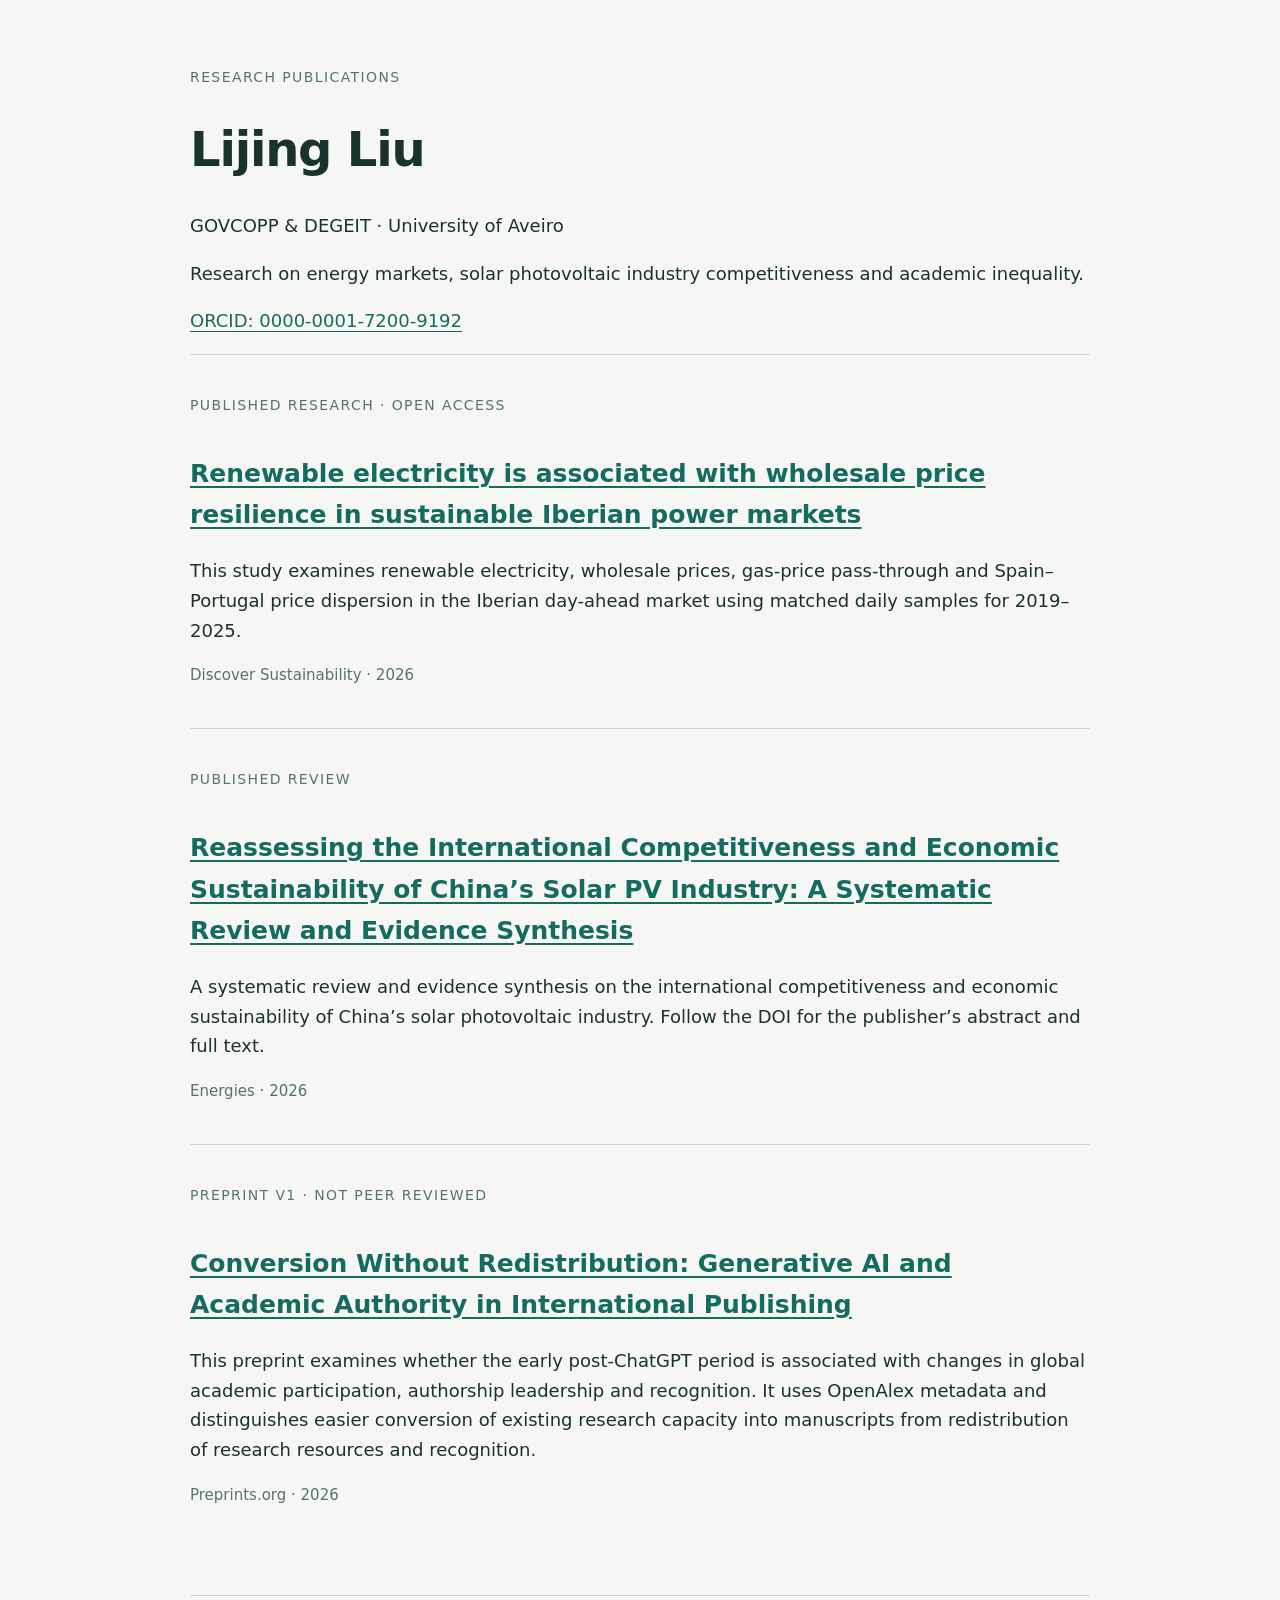
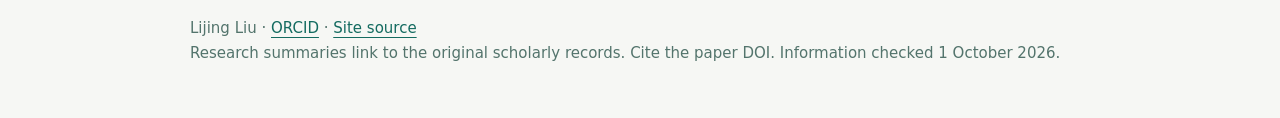
==== index.html @ e6fdfd6c "Publish academic paper pages with citation metadata and crawler discovery files" ====
<!doctype html>
<html lang="en"><head><meta charset="utf-8"><meta name="viewport" content="width=device-width,initial-scale=1"><title>Lijing Liu | Research publications</title><meta name="robots" content="index,follow"><link rel="canonical" href="https://liulijing1.github.io/"><link rel="stylesheet" href="/style.css"><meta name="description" content="Selected first-author research publications by Lijing Liu, University of Aveiro, with original paper links and citations."></head><body><main><p class="eyebrow">Research publications</p><h1>Lijing Liu</h1><p>GOVCOPP &amp; DEGEIT · University of Aveiro</p><p>Research on energy markets, solar photovoltaic industry competitiveness and academic inequality.</p><p><a href="https://orcid.org/0000-0001-7200-9192">ORCID: 0000-0001-7200-9192</a></p><article class="card"><p class="eyebrow">Published research · Open access</p><h2><a href="/papers/iberian-electricity/">Renewable electricity is associated with wholesale price resilience in sustainable Iberian power markets</a></h2><p>This study examines renewable electricity, wholesale prices, gas-price pass-through and Spain–Portugal price dispersion in the Iberian day-ahead market using matched daily samples for 2019–2025.</p><p class="meta">Discover Sustainability · 2026</p></article><article class="card"><p class="eyebrow">Published review</p><h2><a href="/papers/china-solar-pv/">Reassessing the International Competitiveness and Economic Sustainability of China’s Solar PV Industry: A Systematic Review and Evidence Synthesis</a></h2><p>A systematic review and evidence synthesis on the international competitiveness and economic sustainability of China’s solar photovoltaic industry. Follow the DOI for the publisher’s abstract and full text.</p><p class="meta">Energies · 2026</p></article><article class="card"><p class="eyebrow">Preprint v1 · Not peer reviewed</p><h2><a href="/papers/generative-ai-academic-authority/">Conversion Without Redistribution: Generative AI and Academic Authority in International Publishing</a></h2><p>This preprint examines whether the early post-ChatGPT period is associated with changes in global academic participation, authorship leadership and recognition. It uses OpenAlex metadata and distinguishes easier conversion of existing research capacity into manuscripts from redistribution of research resources and recognition.</p><p class="meta">Preprints.org · 2026</p></article><footer>Lijing Liu · <a href="https://orcid.org/0000-0001-7200-9192">ORCID</a> · <a href="https://github.com/liulijing1/liulijing1.github.io">Site source</a><br>Research summaries link to the original scholarly records. Cite the paper DOI. Information checked 1 October 2026.</footer></main></body></html>
---- style.css ----
body{margin:0;background:#f6f7f4;color:#18322d;font:18px/1.65 system-ui,sans-serif}main{max-width:900px;margin:auto;padding:52px 24px}a{color:#146b60;text-underline-offset:4px}h1{font-size:clamp(30px,5vw,48px);line-height:1.2;letter-spacing:-.025em}h2{font-size:25px;margin-top:36px}.eyebrow{font-size:14px;text-transform:uppercase;letter-spacing:.1em;color:#53746c}.card{padding:25px 0;border-top:1px solid #cbd8d1}.meta,footer{font-size:15px;color:#53746c}.links{display:flex;flex-wrap:wrap;gap:20px}pre{white-space:pre-wrap;overflow-wrap:anywhere;background:#e9efe9;padding:20px;font-size:14px}li{margin:12px 0}footer{margin-top:48px;border-top:1px solid #cbd8d1;padding-top:20px}
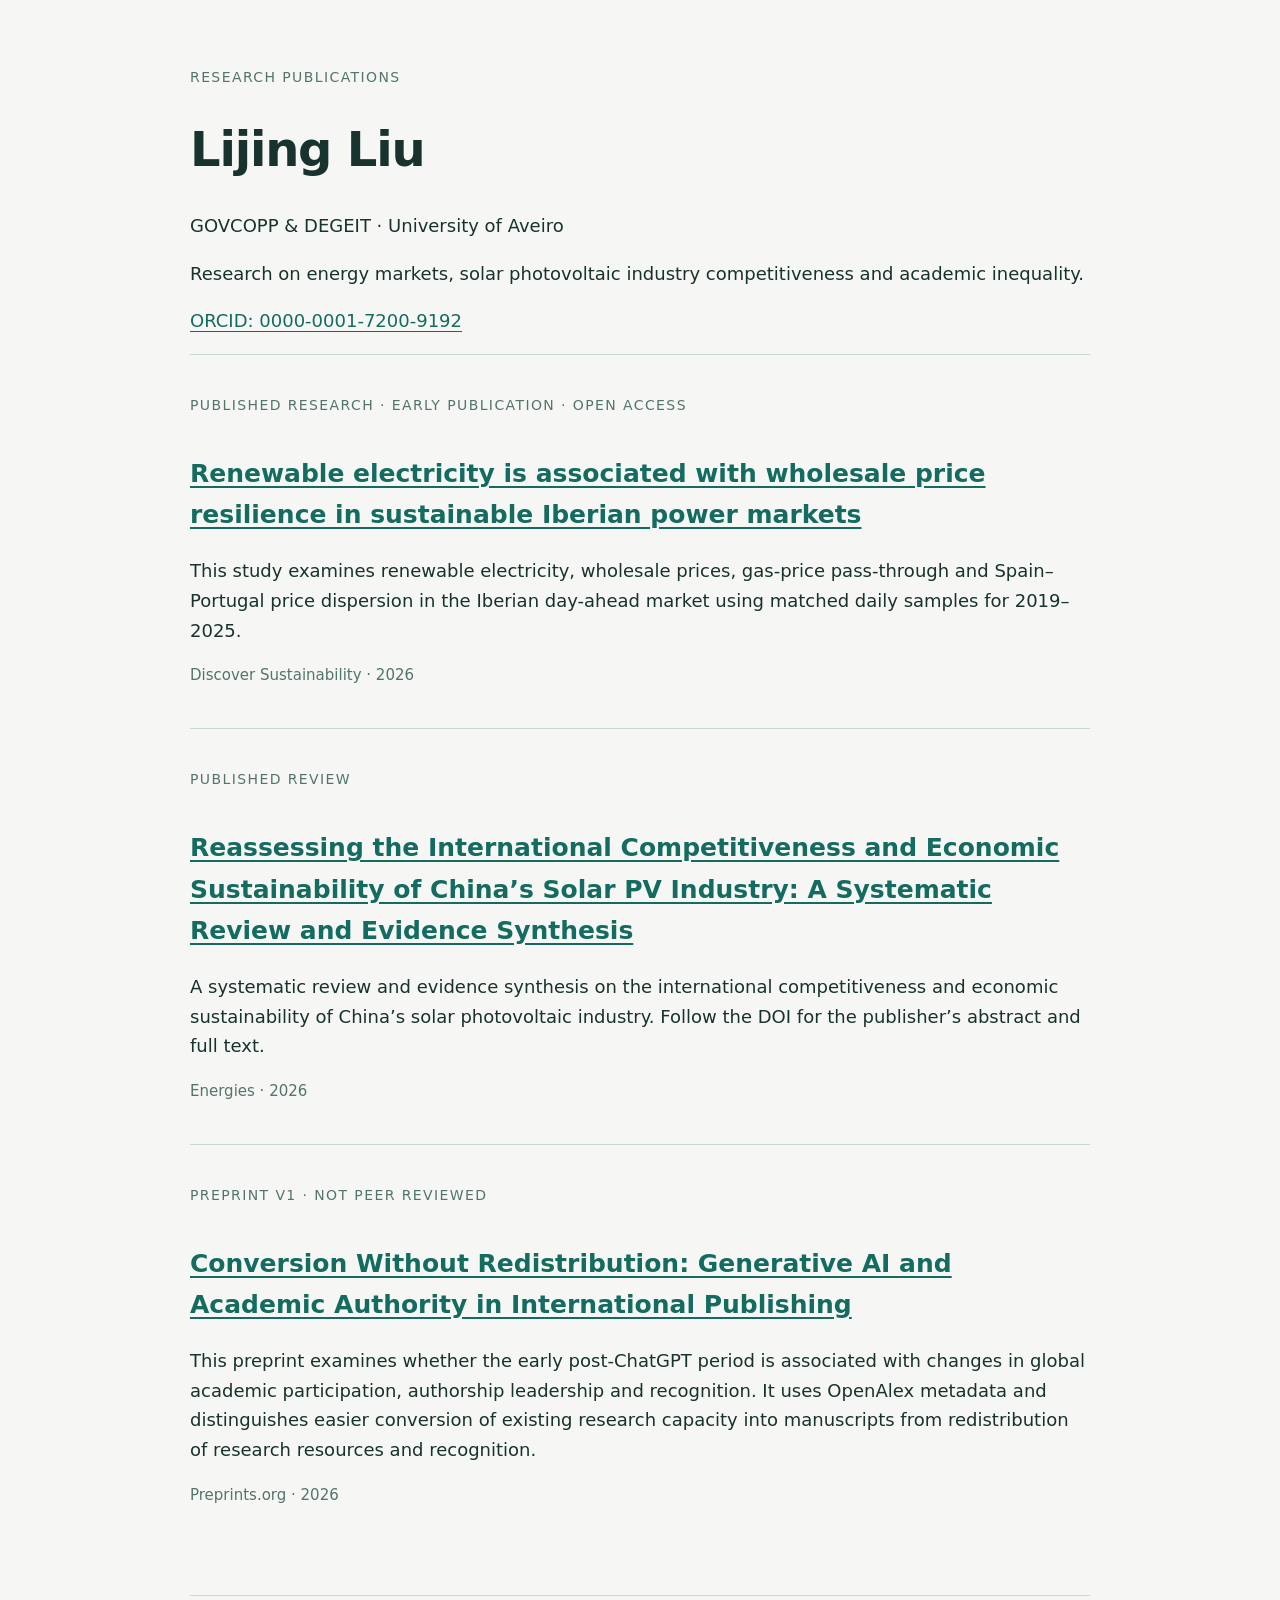
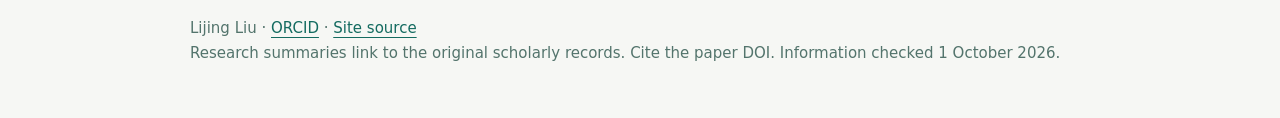
==== commit 4026d9de: "Add original abstracts, open full-text links and search ownership verification" ====
--- a/index.html
+++ b/index.html
@@ -1,2 +1,2 @@
 <!doctype html>
-<html lang="en"><head><meta charset="utf-8"><meta name="viewport" content="width=device-width,initial-scale=1"><title>Lijing Liu | Research publications</title><meta name="robots" content="index,follow"><link rel="canonical" href="https://liulijing1.github.io/"><link rel="stylesheet" href="/style.css"><meta name="description" content="Selected first-author research publications by Lijing Liu, University of Aveiro, with original paper links and citations."></head><body><main><p class="eyebrow">Research publications</p><h1>Lijing Liu</h1><p>GOVCOPP &amp; DEGEIT · University of Aveiro</p><p>Research on energy markets, solar photovoltaic industry competitiveness and academic inequality.</p><p><a href="https://orcid.org/0000-0001-7200-9192">ORCID: 0000-0001-7200-9192</a></p><article class="card"><p class="eyebrow">Published research · Open access</p><h2><a href="/papers/iberian-electricity/">Renewable electricity is associated with wholesale price resilience in sustainable Iberian power markets</a></h2><p>This study examines renewable electricity, wholesale prices, gas-price pass-through and Spain–Portugal price dispersion in the Iberian day-ahead market using matched daily samples for 2019–2025.</p><p class="meta">Discover Sustainability · 2026</p></article><article class="card"><p class="eyebrow">Published review</p><h2><a href="/papers/china-solar-pv/">Reassessing the International Competitiveness and Economic Sustainability of China’s Solar PV Industry: A Systematic Review and Evidence Synthesis</a></h2><p>A systematic review and evidence synthesis on the international competitiveness and economic sustainability of China’s solar photovoltaic industry. Follow the DOI for the publisher’s abstract and full text.</p><p class="meta">Energies · 2026</p></article><article class="card"><p class="eyebrow">Preprint v1 · Not peer reviewed</p><h2><a href="/papers/generative-ai-academic-authority/">Conversion Without Redistribution: Generative AI and Academic Authority in International Publishing</a></h2><p>This preprint examines whether the early post-ChatGPT period is associated with changes in global academic participation, authorship leadership and recognition. It uses OpenAlex metadata and distinguishes easier conversion of existing research capacity into manuscripts from redistribution of research resources and recognition.</p><p class="meta">Preprints.org · 2026</p></article><footer>Lijing Liu · <a href="https://orcid.org/0000-0001-7200-9192">ORCID</a> · <a href="https://github.com/liulijing1/liulijing1.github.io">Site source</a><br>Research summaries link to the original scholarly records. Cite the paper DOI. Information checked 1 October 2026.</footer></main></body></html>+<html lang="en"><head><meta charset="utf-8"><meta name="google-site-verification" content="chkmeLCVuFcnHYpz33h94tfVjrupTZBLaRz0lYkFe44"><meta name="viewport" content="width=device-width,initial-scale=1"><title>Lijing Liu | Research publications</title><meta name="robots" content="index,follow"><link rel="canonical" href="https://liulijing1.github.io/"><link rel="stylesheet" href="/style.css"><meta name="description" content="Selected first-author research publications by Lijing Liu, University of Aveiro, with original paper links and citations."></head><body><main><p class="eyebrow">Research publications</p><h1>Lijing Liu</h1><p>GOVCOPP &amp; DEGEIT · University of Aveiro</p><p>Research on energy markets, solar photovoltaic industry competitiveness and academic inequality.</p><p><a href="https://orcid.org/0000-0001-7200-9192">ORCID: 0000-0001-7200-9192</a></p><article class="card"><p class="eyebrow">Published research · Early publication · Open access</p><h2><a href="/papers/iberian-electricity/">Renewable electricity is associated with wholesale price resilience in sustainable Iberian power markets</a></h2><p>This study examines renewable electricity, wholesale prices, gas-price pass-through and Spain–Portugal price dispersion in the Iberian day-ahead market using matched daily samples for 2019–2025.</p><p class="meta">Discover Sustainability · 2026</p></article><article class="card"><p class="eyebrow">Published review</p><h2><a href="/papers/china-solar-pv/">Reassessing the International Competitiveness and Economic Sustainability of China’s Solar PV Industry: A Systematic Review and Evidence Synthesis</a></h2><p>A systematic review and evidence synthesis on the international competitiveness and economic sustainability of China’s solar photovoltaic industry. Follow the DOI for the publisher’s abstract and full text.</p><p class="meta">Energies · 2026</p></article><article class="card"><p class="eyebrow">Preprint v1 · Not peer reviewed</p><h2><a href="/papers/generative-ai-academic-authority/">Conversion Without Redistribution: Generative AI and Academic Authority in International Publishing</a></h2><p>This preprint examines whether the early post-ChatGPT period is associated with changes in global academic participation, authorship leadership and recognition. It uses OpenAlex metadata and distinguishes easier conversion of existing research capacity into manuscripts from redistribution of research resources and recognition.</p><p class="meta">Preprints.org · 2026</p></article><footer>Lijing Liu · <a href="https://orcid.org/0000-0001-7200-9192">ORCID</a> · <a href="https://github.com/liulijing1/liulijing1.github.io">Site source</a><br>Research summaries link to the original scholarly records. Cite the paper DOI. Information checked 1 October 2026.</footer></main></body></html>
